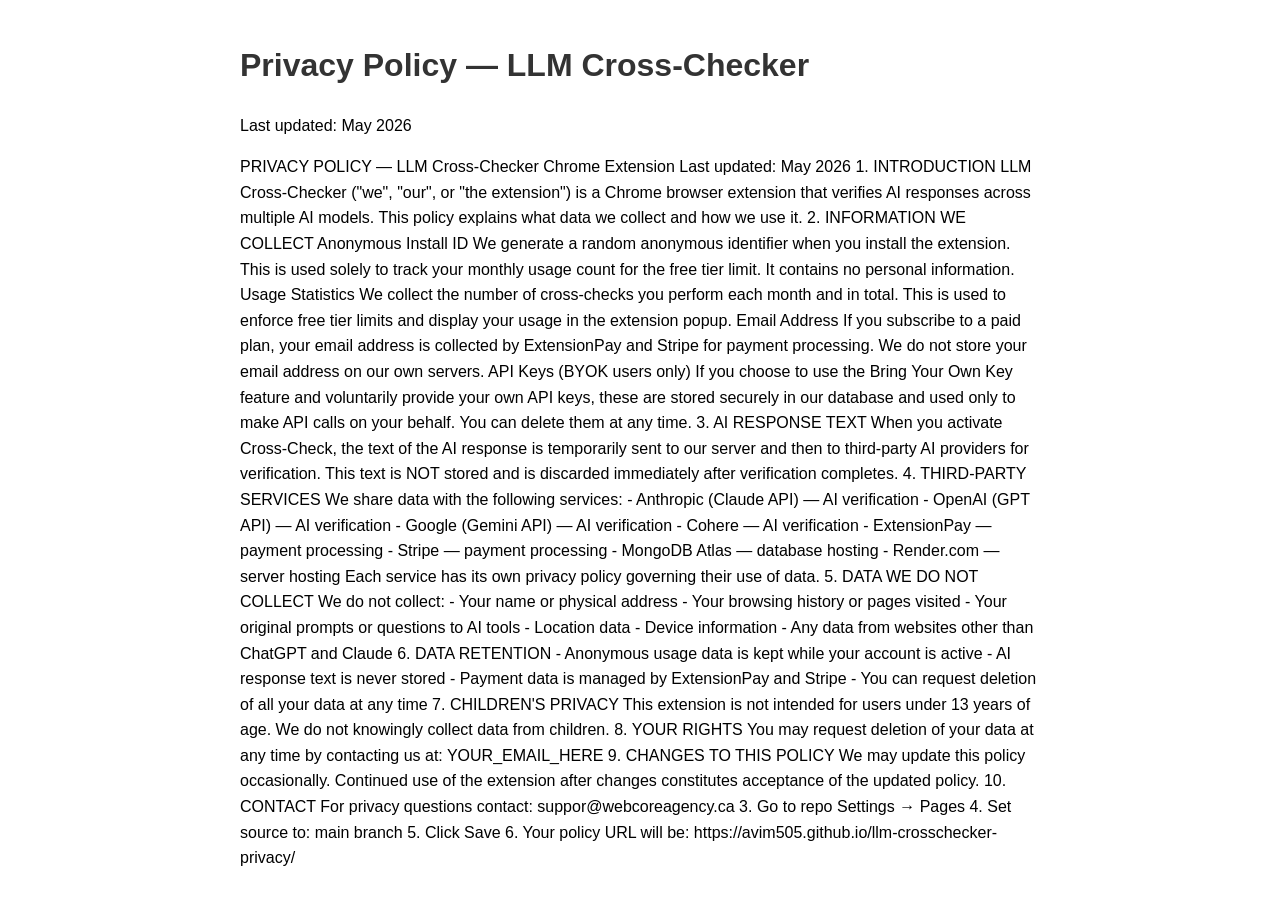
==== index.html @ 19893551 "Add index.html" ====
<!doctype html>
<html>
  <head>
    <title>LLM Cross-Checker Privacy Policy</title>
    <style>
      body {
        font-family: Arial, sans-serif;
        max-width: 800px;
        margin: 40px auto;
        padding: 0 20px;
        line-height: 1.6;
      }
      h1 {
        color: #333;
      }
    </style>
  </head>
  <body>
    <h1>Privacy Policy — LLM Cross-Checker</h1>
    <p>Last updated: May 2026</p>
    PRIVACY POLICY — LLM Cross-Checker Chrome Extension Last updated: May 2026
    1. INTRODUCTION LLM Cross-Checker ("we", "our", or "the extension") is a
    Chrome browser extension that verifies AI responses across multiple AI
    models. This policy explains what data we collect and how we use it. 2.
    INFORMATION WE COLLECT Anonymous Install ID We generate a random anonymous
    identifier when you install the extension. This is used solely to track your
    monthly usage count for the free tier limit. It contains no personal
    information. Usage Statistics We collect the number of cross-checks you
    perform each month and in total. This is used to enforce free tier limits
    and display your usage in the extension popup. Email Address If you
    subscribe to a paid plan, your email address is collected by ExtensionPay
    and Stripe for payment processing. We do not store your email address on our
    own servers. API Keys (BYOK users only) If you choose to use the Bring Your
    Own Key feature and voluntarily provide your own API keys, these are stored
    securely in our database and used only to make API calls on your behalf. You
    can delete them at any time. 3. AI RESPONSE TEXT When you activate
    Cross-Check, the text of the AI response is temporarily sent to our server
    and then to third-party AI providers for verification. This text is NOT
    stored and is discarded immediately after verification completes. 4.
    THIRD-PARTY SERVICES We share data with the following services: - Anthropic
    (Claude API) — AI verification - OpenAI (GPT API) — AI verification - Google
    (Gemini API) — AI verification - Cohere — AI verification - ExtensionPay —
    payment processing - Stripe — payment processing - MongoDB Atlas — database
    hosting - Render.com — server hosting Each service has its own privacy
    policy governing their use of data. 5. DATA WE DO NOT COLLECT We do not
    collect: - Your name or physical address - Your browsing history or pages
    visited - Your original prompts or questions to AI tools - Location data -
    Device information - Any data from websites other than ChatGPT and Claude 6.
    DATA RETENTION - Anonymous usage data is kept while your account is active -
    AI response text is never stored - Payment data is managed by ExtensionPay
    and Stripe - You can request deletion of all your data at any time 7.
    CHILDREN'S PRIVACY This extension is not intended for users under 13 years
    of age. We do not knowingly collect data from children. 8. YOUR RIGHTS You
    may request deletion of your data at any time by contacting us at:
    YOUR_EMAIL_HERE 9. CHANGES TO THIS POLICY We may update this policy
    occasionally. Continued use of the extension after changes constitutes
    acceptance of the updated policy. 10. CONTACT For privacy questions contact:
    suppor@webcoreagency.ca
  </body>
</html>

3. Go to repo Settings → Pages 4. Set source to: main branch 5. Click Save 6.
Your policy URL will be: https://avim505.github.io/llm-crosschecker-privacy/
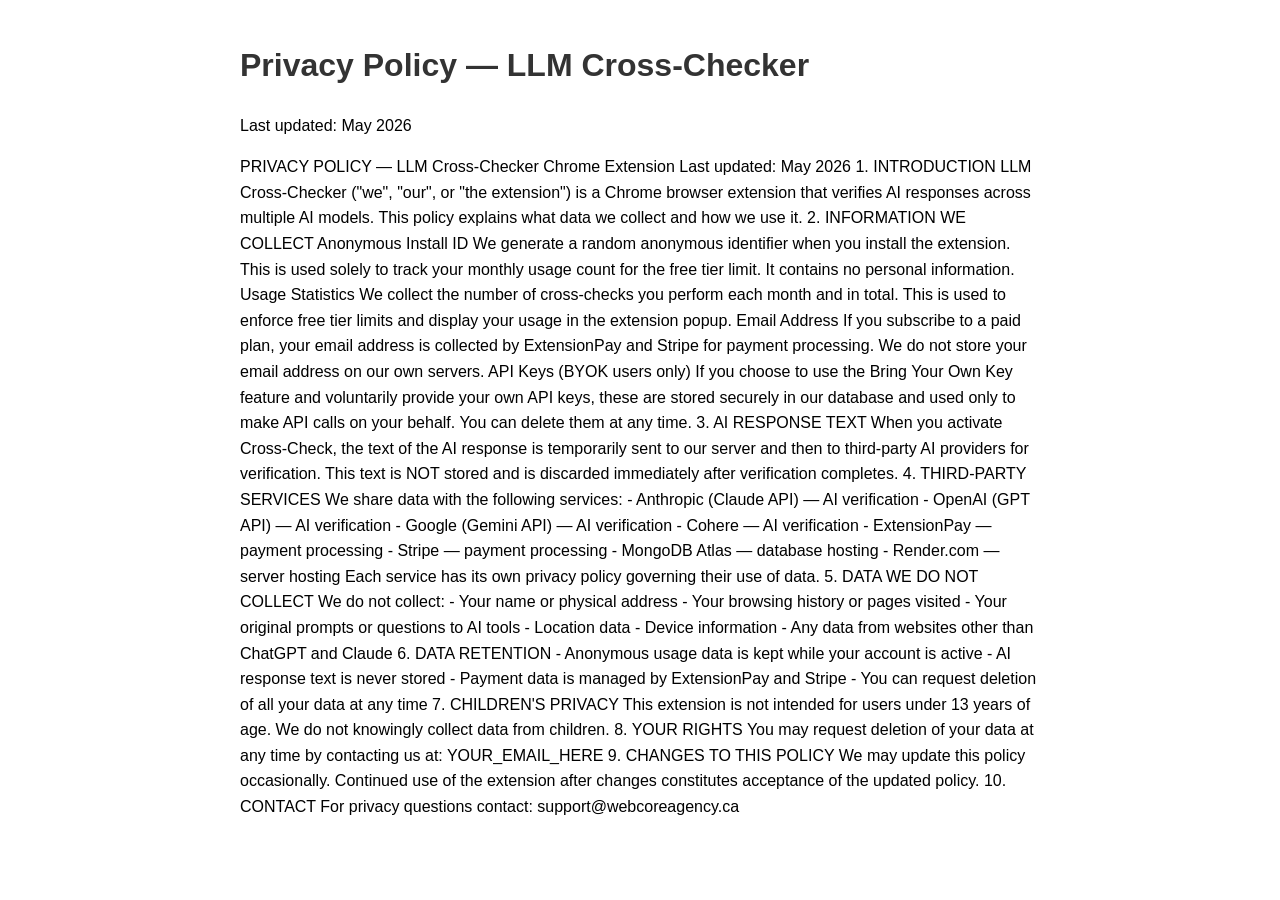
==== commit 073f0a12: "Grammar fix" ====
--- a/index.html
+++ b/index.html
@@ -55,9 +55,6 @@
     YOUR_EMAIL_HERE 9. CHANGES TO THIS POLICY We may update this policy
     occasionally. Continued use of the extension after changes constitutes
     acceptance of the updated policy. 10. CONTACT For privacy questions contact:
-    suppor@webcoreagency.ca
+    support@webcoreagency.ca
   </body>
 </html>
-
-3. Go to repo Settings → Pages 4. Set source to: main branch 5. Click Save 6.
-Your policy URL will be: https://avim505.github.io/llm-crosschecker-privacy/
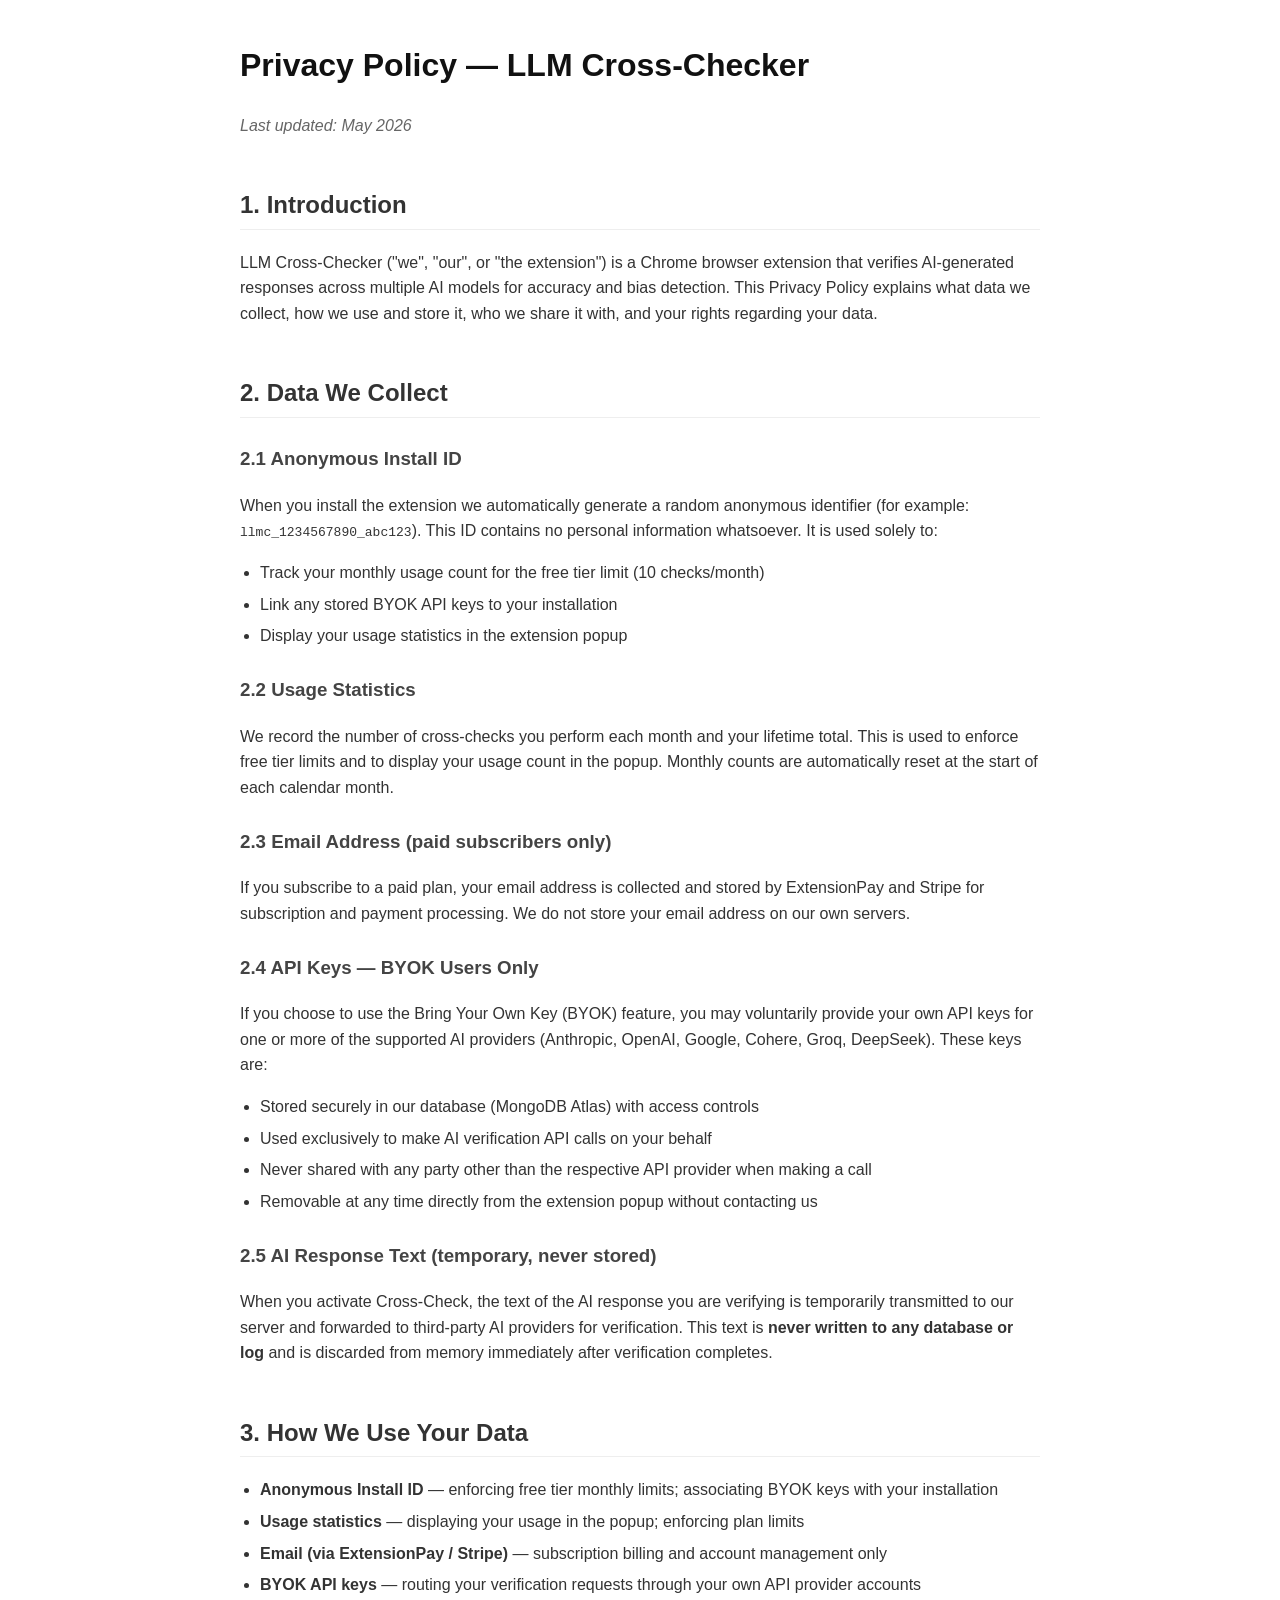
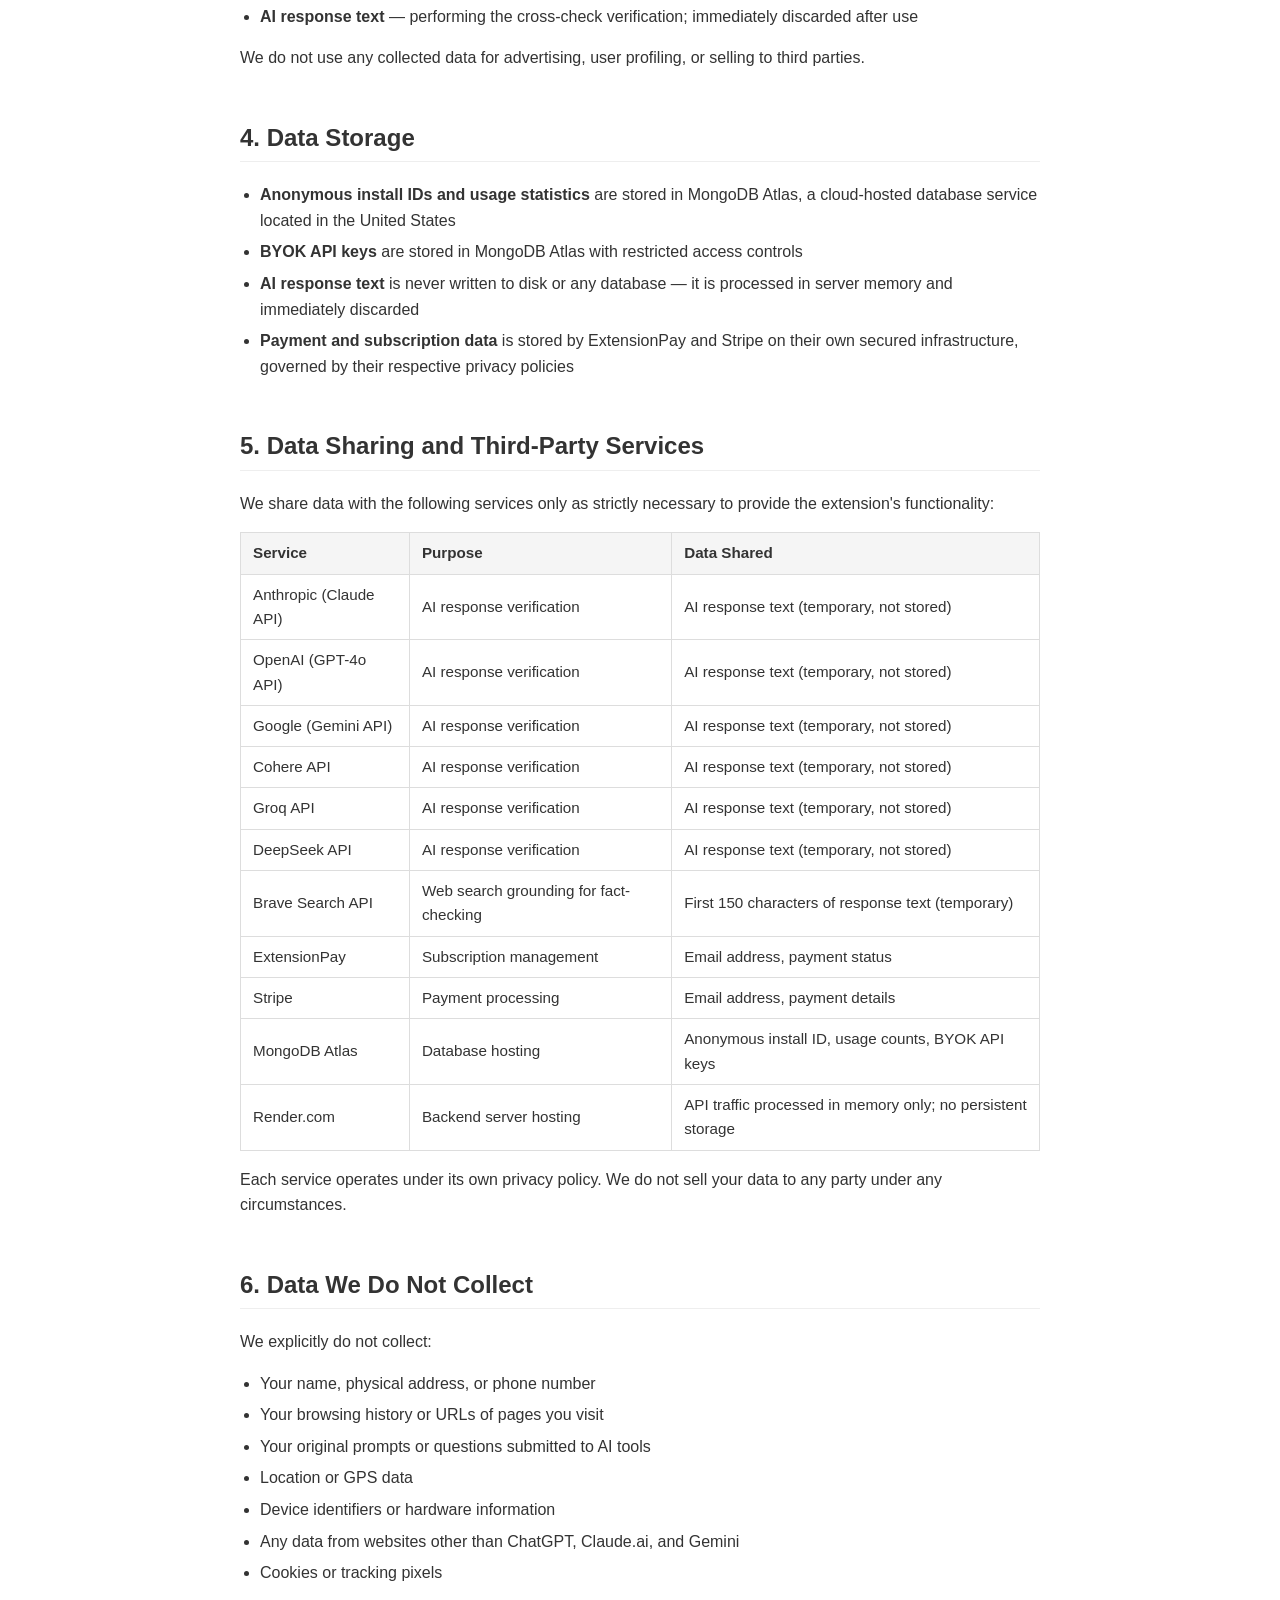
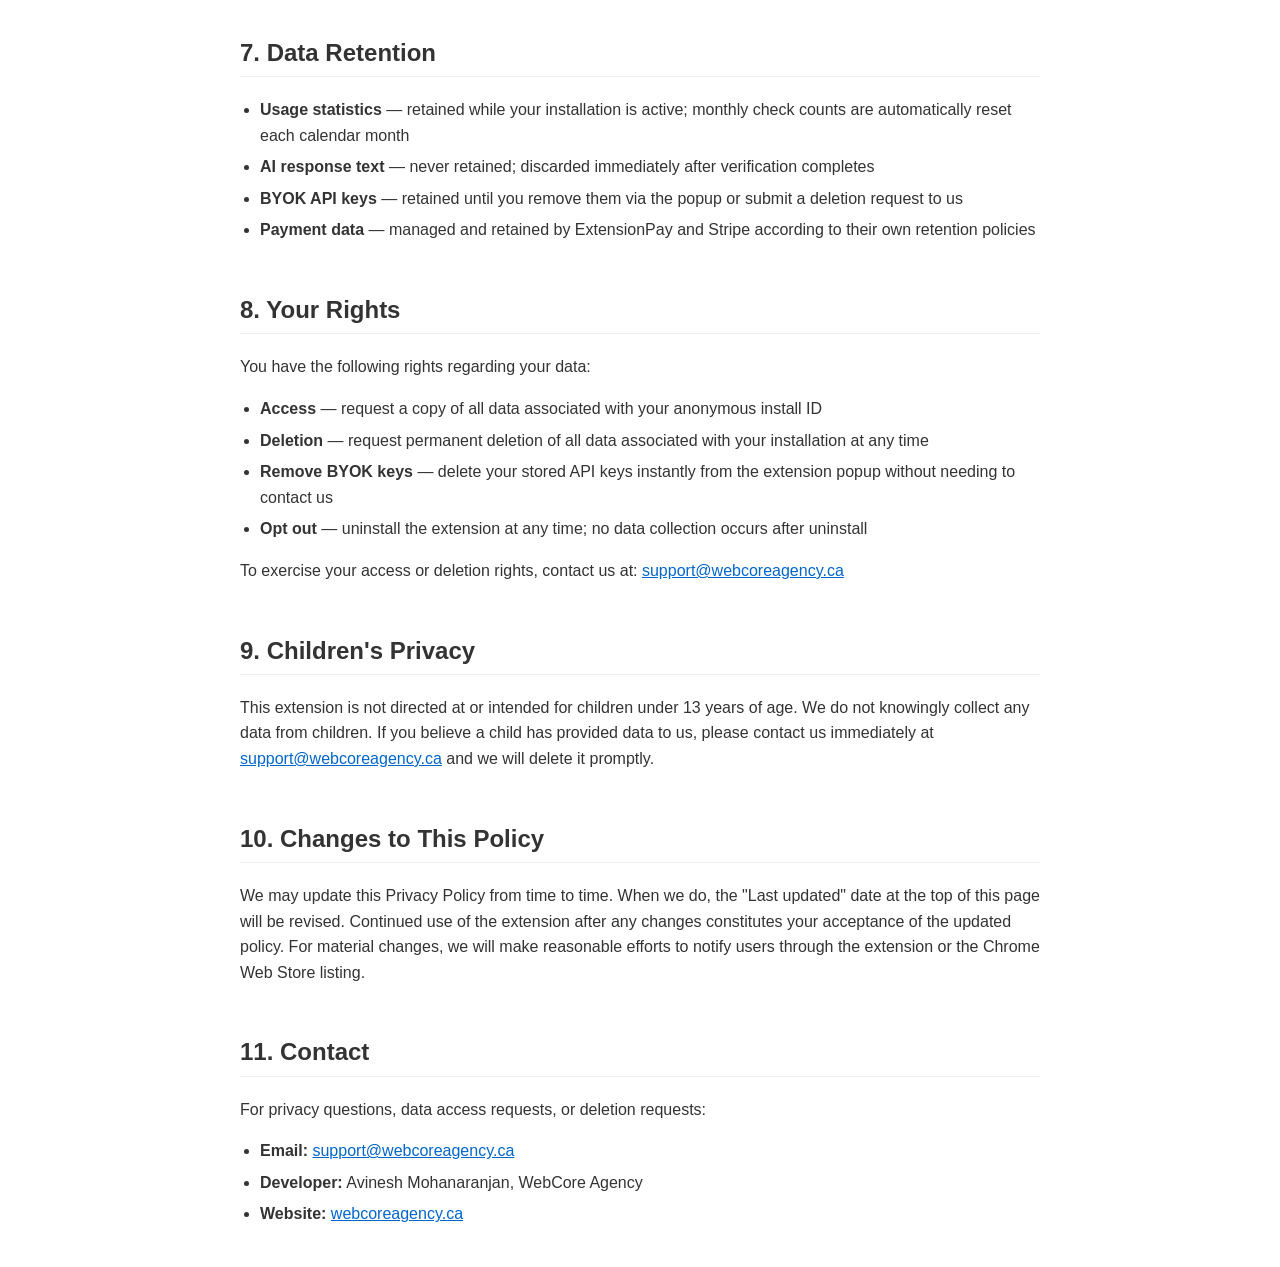
==== commit 4e50255c: "Add files via upload" ====
--- a/index.html
+++ b/index.html
@@ -1,6 +1,7 @@
 <!doctype html>
-<html>
+<html lang="en">
   <head>
+    <meta charset="UTF-8" />
     <title>LLM Cross-Checker Privacy Policy</title>
     <style>
       body {
@@ -9,52 +10,308 @@
         margin: 40px auto;
         padding: 0 20px;
         line-height: 1.6;
-      }
-      h1 {
         color: #333;
       }
+      h1 { color: #111; }
+      h2 {
+        color: #333;
+        margin-top: 2em;
+        border-bottom: 1px solid #eee;
+        padding-bottom: 4px;
+      }
+      h3 { color: #444; margin-top: 1.4em; }
+      ul { padding-left: 20px; }
+      li { margin-bottom: 6px; }
+      p { margin-bottom: 12px; }
+      .last-updated { color: #666; font-style: italic; }
+      table {
+        border-collapse: collapse;
+        width: 100%;
+        margin: 16px 0;
+        font-size: 0.95em;
+      }
+      th, td {
+        border: 1px solid #ddd;
+        padding: 8px 12px;
+        text-align: left;
+      }
+      th { background: #f5f5f5; font-weight: bold; }
+      a { color: #0066cc; }
     </style>
   </head>
   <body>
-    <h1>Privacy Policy — LLM Cross-Checker</h1>
-    <p>Last updated: May 2026</p>
-    PRIVACY POLICY — LLM Cross-Checker Chrome Extension Last updated: May 2026
-    1. INTRODUCTION LLM Cross-Checker ("we", "our", or "the extension") is a
-    Chrome browser extension that verifies AI responses across multiple AI
-    models. This policy explains what data we collect and how we use it. 2.
-    INFORMATION WE COLLECT Anonymous Install ID We generate a random anonymous
-    identifier when you install the extension. This is used solely to track your
-    monthly usage count for the free tier limit. It contains no personal
-    information. Usage Statistics We collect the number of cross-checks you
-    perform each month and in total. This is used to enforce free tier limits
-    and display your usage in the extension popup. Email Address If you
-    subscribe to a paid plan, your email address is collected by ExtensionPay
-    and Stripe for payment processing. We do not store your email address on our
-    own servers. API Keys (BYOK users only) If you choose to use the Bring Your
-    Own Key feature and voluntarily provide your own API keys, these are stored
-    securely in our database and used only to make API calls on your behalf. You
-    can delete them at any time. 3. AI RESPONSE TEXT When you activate
-    Cross-Check, the text of the AI response is temporarily sent to our server
-    and then to third-party AI providers for verification. This text is NOT
-    stored and is discarded immediately after verification completes. 4.
-    THIRD-PARTY SERVICES We share data with the following services: - Anthropic
-    (Claude API) — AI verification - OpenAI (GPT API) — AI verification - Google
-    (Gemini API) — AI verification - Cohere — AI verification - ExtensionPay —
-    payment processing - Stripe — payment processing - MongoDB Atlas — database
-    hosting - Render.com — server hosting Each service has its own privacy
-    policy governing their use of data. 5. DATA WE DO NOT COLLECT We do not
-    collect: - Your name or physical address - Your browsing history or pages
-    visited - Your original prompts or questions to AI tools - Location data -
-    Device information - Any data from websites other than ChatGPT and Claude 6.
-    DATA RETENTION - Anonymous usage data is kept while your account is active -
-    AI response text is never stored - Payment data is managed by ExtensionPay
-    and Stripe - You can request deletion of all your data at any time 7.
-    CHILDREN'S PRIVACY This extension is not intended for users under 13 years
-    of age. We do not knowingly collect data from children. 8. YOUR RIGHTS You
-    may request deletion of your data at any time by contacting us at:
-    YOUR_EMAIL_HERE 9. CHANGES TO THIS POLICY We may update this policy
-    occasionally. Continued use of the extension after changes constitutes
-    acceptance of the updated policy. 10. CONTACT For privacy questions contact:
-    support@webcoreagency.ca
+    <h1>Privacy Policy &#8212; LLM Cross-Checker</h1>
+    <p class="last-updated">Last updated: May 2026</p>
+
+    <h2>1. Introduction</h2>
+    <p>
+      LLM Cross-Checker ("we", "our", or "the extension") is a Chrome browser
+      extension that verifies AI-generated responses across multiple AI models
+      for accuracy and bias detection. This Privacy Policy explains what data we
+      collect, how we use and store it, who we share it with, and your rights
+      regarding your data.
+    </p>
+
+    <h2>2. Data We Collect</h2>
+
+    <h3>2.1 Anonymous Install ID</h3>
+    <p>
+      When you install the extension we automatically generate a random
+      anonymous identifier (for example: <code>llmc_1234567890_abc123</code>).
+      This ID contains no personal information whatsoever. It is used solely to:
+    </p>
+    <ul>
+      <li>Track your monthly usage count for the free tier limit (10 checks/month)</li>
+      <li>Link any stored BYOK API keys to your installation</li>
+      <li>Display your usage statistics in the extension popup</li>
+    </ul>
+
+    <h3>2.2 Usage Statistics</h3>
+    <p>
+      We record the number of cross-checks you perform each month and your
+      lifetime total. This is used to enforce free tier limits and to display
+      your usage count in the popup. Monthly counts are automatically reset at
+      the start of each calendar month.
+    </p>
+
+    <h3>2.3 Email Address (paid subscribers only)</h3>
+    <p>
+      If you subscribe to a paid plan, your email address is collected and
+      stored by ExtensionPay and Stripe for subscription and payment processing.
+      We do not store your email address on our own servers.
+    </p>
+
+    <h3>2.4 API Keys &#8212; BYOK Users Only</h3>
+    <p>
+      If you choose to use the Bring Your Own Key (BYOK) feature, you may
+      voluntarily provide your own API keys for one or more of the supported AI
+      providers (Anthropic, OpenAI, Google, Cohere, Groq, DeepSeek). These keys
+      are:
+    </p>
+    <ul>
+      <li>Stored securely in our database (MongoDB Atlas) with access controls</li>
+      <li>Used exclusively to make AI verification API calls on your behalf</li>
+      <li>Never shared with any party other than the respective API provider when making a call</li>
+      <li>Removable at any time directly from the extension popup without contacting us</li>
+    </ul>
+
+    <h3>2.5 AI Response Text (temporary, never stored)</h3>
+    <p>
+      When you activate Cross-Check, the text of the AI response you are
+      verifying is temporarily transmitted to our server and forwarded to
+      third-party AI providers for verification. This text is
+      <strong>never written to any database or log</strong> and is discarded
+      from memory immediately after verification completes.
+    </p>
+
+    <h2>3. How We Use Your Data</h2>
+    <ul>
+      <li>
+        <strong>Anonymous Install ID</strong> &#8212; enforcing free tier monthly
+        limits; associating BYOK keys with your installation
+      </li>
+      <li>
+        <strong>Usage statistics</strong> &#8212; displaying your usage in the
+        popup; enforcing plan limits
+      </li>
+      <li>
+        <strong>Email (via ExtensionPay / Stripe)</strong> &#8212; subscription
+        billing and account management only
+      </li>
+      <li>
+        <strong>BYOK API keys</strong> &#8212; routing your verification requests
+        through your own API provider accounts
+      </li>
+      <li>
+        <strong>AI response text</strong> &#8212; performing the cross-check
+        verification; immediately discarded after use
+      </li>
+    </ul>
+    <p>
+      We do not use any collected data for advertising, user profiling, or
+      selling to third parties.
+    </p>
+
+    <h2>4. Data Storage</h2>
+    <ul>
+      <li>
+        <strong>Anonymous install IDs and usage statistics</strong> are stored in
+        MongoDB Atlas, a cloud-hosted database service located in the United States
+      </li>
+      <li>
+        <strong>BYOK API keys</strong> are stored in MongoDB Atlas with restricted
+        access controls
+      </li>
+      <li>
+        <strong>AI response text</strong> is never written to disk or any database
+        &#8212; it is processed in server memory and immediately discarded
+      </li>
+      <li>
+        <strong>Payment and subscription data</strong> is stored by ExtensionPay
+        and Stripe on their own secured infrastructure, governed by their respective
+        privacy policies
+      </li>
+    </ul>
+
+    <h2>5. Data Sharing and Third-Party Services</h2>
+    <p>
+      We share data with the following services only as strictly necessary to
+      provide the extension's functionality:
+    </p>
+    <table>
+      <tr>
+        <th>Service</th>
+        <th>Purpose</th>
+        <th>Data Shared</th>
+      </tr>
+      <tr>
+        <td>Anthropic (Claude API)</td>
+        <td>AI response verification</td>
+        <td>AI response text (temporary, not stored)</td>
+      </tr>
+      <tr>
+        <td>OpenAI (GPT-4o API)</td>
+        <td>AI response verification</td>
+        <td>AI response text (temporary, not stored)</td>
+      </tr>
+      <tr>
+        <td>Google (Gemini API)</td>
+        <td>AI response verification</td>
+        <td>AI response text (temporary, not stored)</td>
+      </tr>
+      <tr>
+        <td>Cohere API</td>
+        <td>AI response verification</td>
+        <td>AI response text (temporary, not stored)</td>
+      </tr>
+      <tr>
+        <td>Groq API</td>
+        <td>AI response verification</td>
+        <td>AI response text (temporary, not stored)</td>
+      </tr>
+      <tr>
+        <td>DeepSeek API</td>
+        <td>AI response verification</td>
+        <td>AI response text (temporary, not stored)</td>
+      </tr>
+      <tr>
+        <td>Brave Search API</td>
+        <td>Web search grounding for fact-checking</td>
+        <td>First 150 characters of response text (temporary)</td>
+      </tr>
+      <tr>
+        <td>ExtensionPay</td>
+        <td>Subscription management</td>
+        <td>Email address, payment status</td>
+      </tr>
+      <tr>
+        <td>Stripe</td>
+        <td>Payment processing</td>
+        <td>Email address, payment details</td>
+      </tr>
+      <tr>
+        <td>MongoDB Atlas</td>
+        <td>Database hosting</td>
+        <td>Anonymous install ID, usage counts, BYOK API keys</td>
+      </tr>
+      <tr>
+        <td>Render.com</td>
+        <td>Backend server hosting</td>
+        <td>API traffic processed in memory only; no persistent storage</td>
+      </tr>
+    </table>
+    <p>
+      Each service operates under its own privacy policy. We do not sell your
+      data to any party under any circumstances.
+    </p>
+
+    <h2>6. Data We Do Not Collect</h2>
+    <p>We explicitly do not collect:</p>
+    <ul>
+      <li>Your name, physical address, or phone number</li>
+      <li>Your browsing history or URLs of pages you visit</li>
+      <li>Your original prompts or questions submitted to AI tools</li>
+      <li>Location or GPS data</li>
+      <li>Device identifiers or hardware information</li>
+      <li>Any data from websites other than ChatGPT, Claude.ai, and Gemini</li>
+      <li>Cookies or tracking pixels</li>
+    </ul>
+
+    <h2>7. Data Retention</h2>
+    <ul>
+      <li>
+        <strong>Usage statistics</strong> &#8212; retained while your installation
+        is active; monthly check counts are automatically reset each calendar month
+      </li>
+      <li>
+        <strong>AI response text</strong> &#8212; never retained; discarded
+        immediately after verification completes
+      </li>
+      <li>
+        <strong>BYOK API keys</strong> &#8212; retained until you remove them via
+        the popup or submit a deletion request to us
+      </li>
+      <li>
+        <strong>Payment data</strong> &#8212; managed and retained by ExtensionPay
+        and Stripe according to their own retention policies
+      </li>
+    </ul>
+
+    <h2>8. Your Rights</h2>
+    <p>You have the following rights regarding your data:</p>
+    <ul>
+      <li>
+        <strong>Access</strong> &#8212; request a copy of all data associated with
+        your anonymous install ID
+      </li>
+      <li>
+        <strong>Deletion</strong> &#8212; request permanent deletion of all data
+        associated with your installation at any time
+      </li>
+      <li>
+        <strong>Remove BYOK keys</strong> &#8212; delete your stored API keys
+        instantly from the extension popup without needing to contact us
+      </li>
+      <li>
+        <strong>Opt out</strong> &#8212; uninstall the extension at any time; no
+        data collection occurs after uninstall
+      </li>
+    </ul>
+    <p>
+      To exercise your access or deletion rights, contact us at:
+      <a href="mailto:support@webcoreagency.ca">support@webcoreagency.ca</a>
+    </p>
+
+    <h2>9. Children's Privacy</h2>
+    <p>
+      This extension is not directed at or intended for children under 13 years
+      of age. We do not knowingly collect any data from children. If you believe
+      a child has provided data to us, please contact us immediately at
+      <a href="mailto:support@webcoreagency.ca">support@webcoreagency.ca</a> and
+      we will delete it promptly.
+    </p>
+
+    <h2>10. Changes to This Policy</h2>
+    <p>
+      We may update this Privacy Policy from time to time. When we do, the "Last
+      updated" date at the top of this page will be revised. Continued use of the
+      extension after any changes constitutes your acceptance of the updated
+      policy. For material changes, we will make reasonable efforts to notify
+      users through the extension or the Chrome Web Store listing.
+    </p>
+
+    <h2>11. Contact</h2>
+    <p>For privacy questions, data access requests, or deletion requests:</p>
+    <ul>
+      <li>
+        <strong>Email:</strong>
+        <a href="mailto:support@webcoreagency.ca">support@webcoreagency.ca</a>
+      </li>
+      <li><strong>Developer:</strong> Avinesh Mohanaranjan, WebCore Agency</li>
+      <li>
+        <strong>Website:</strong>
+        <a href="https://webcoreagency.ca" target="_blank" rel="noopener noreferrer">webcoreagency.ca</a>
+      </li>
+    </ul>
   </body>
 </html>
